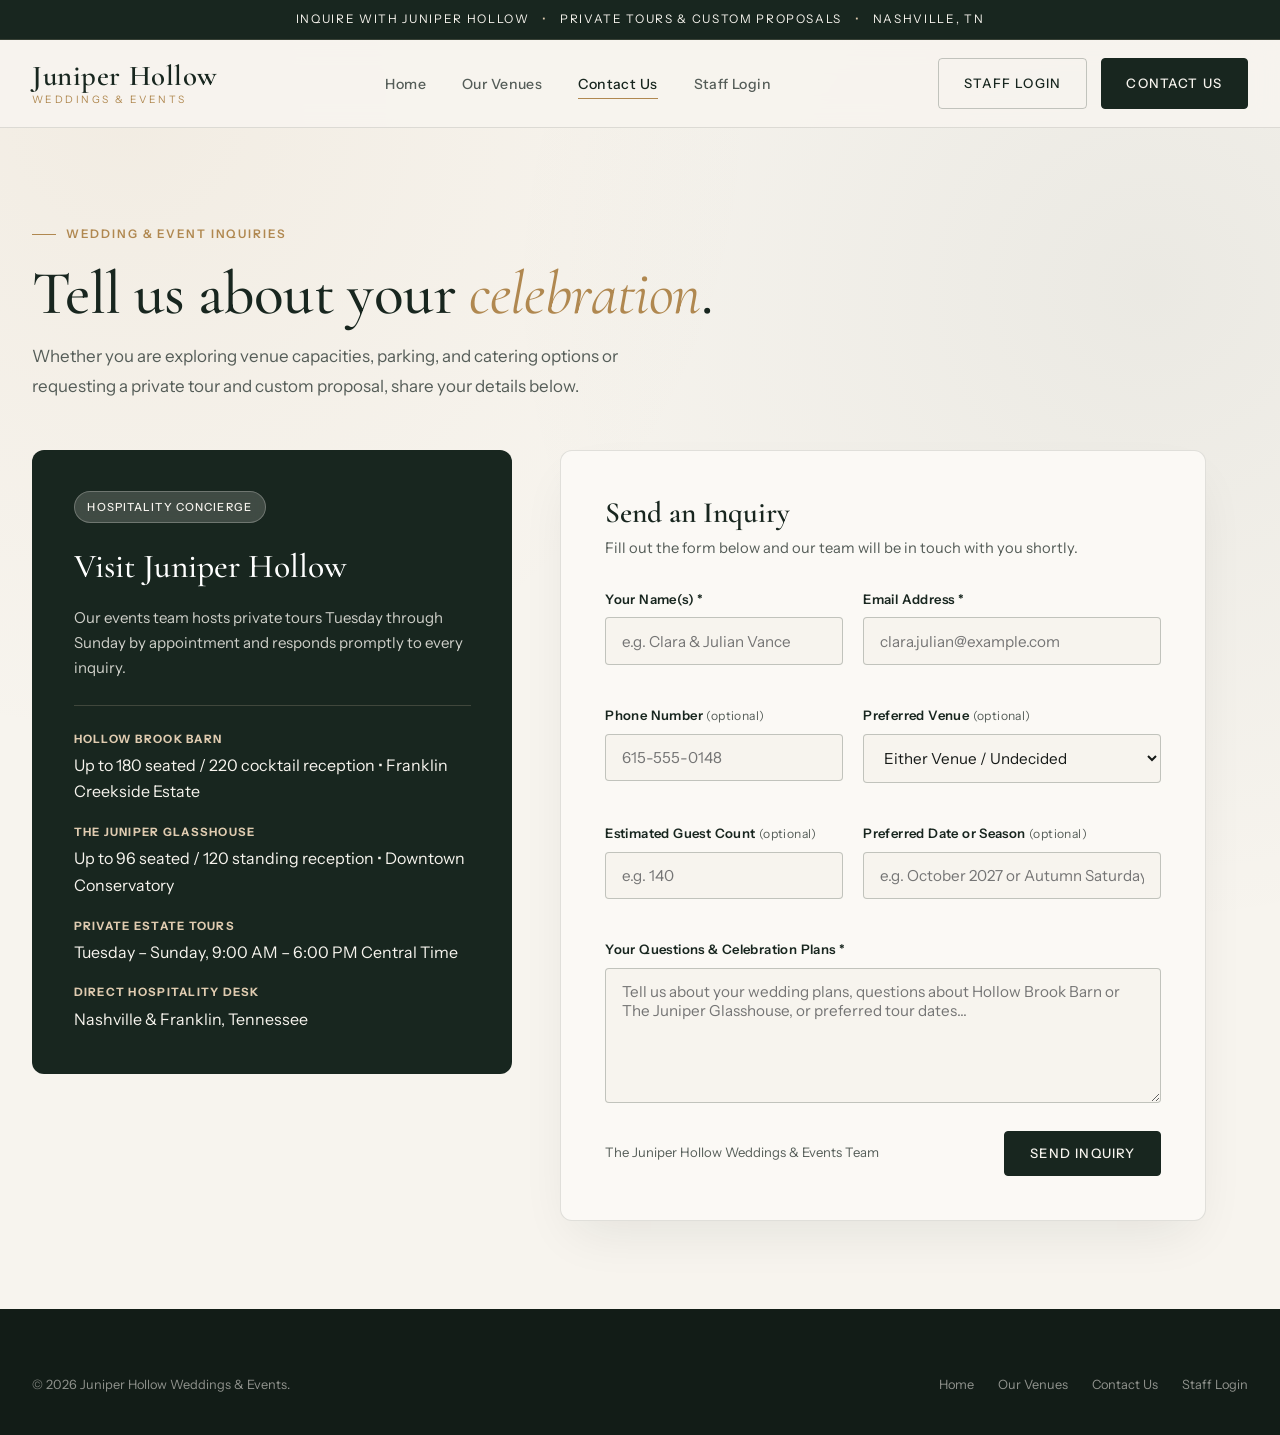
==== frontend/contact.html @ 4ef96956 "feat(frontend): add contact page with wedding inquiry form Co-Authored-By: Claude Opus 5.5 <noreply@" ====
<!DOCTYPE html>
<html lang="en">
<head>
  <meta charset="UTF-8" />
  <meta name="viewport" content="width=device-width, initial-scale=1.0" />
  <title>Contact Us | Juniper Hollow Weddings &amp; Events</title>
  <link rel="stylesheet" href="styles.css" />
</head>
<body>
  <div class="top-ribbon">
    Inquire With Juniper Hollow <span>&bull;</span> Private Tours &amp; Custom Proposals <span>&bull;</span> Nashville, TN
  </div>

  <header class="site-header">
    <div class="nav-container">
      <a href="index.html" class="brand-logo">
        <span class="brand-title">Juniper Hollow</span>
        <span class="brand-subtitle">Weddings &amp; Events</span>
      </a>

      <nav aria-label="Primary Navigation">
        <ul class="nav-links">
          <li><a href="index.html">Home</a></li>
          <li><a href="venues.html">Our Venues</a></li>
          <li><a href="contact.html" class="active">Contact Us</a></li>
          <li><a href="login.html">Staff Login</a></li>
        </ul>
      </nav>

      <div class="nav-actions">
        <a href="login.html" class="btn btn-outline">Staff Login</a>
        <a href="contact.html" class="btn btn-primary">Contact Us</a>
      </div>
    </div>
  </header>

  <main>
    <section class="section">
      <div class="container">
        <div style="margin-bottom: 3rem;">
          <span class="eyebrow">Wedding &amp; Event Inquiries</span>
          <h1 class="heading-xl">Tell us about your <em>celebration</em>.</h1>
          <p class="lead-copy" style="margin-top: 1rem;">
            Whether you are exploring venue capacities, parking, and catering options or requesting a private tour and custom proposal, share your details below.
          </p>
        </div>

        <div class="contact-layout">
          <!-- Left Column: Hospitality Details -->
          <aside class="info-panel">
            <span class="pill">Hospitality Concierge</span>
            <h3 style="margin-top: 1rem;">Visit Juniper Hollow</h3>
            <p>
              Our events team hosts private tours Tuesday through Sunday by appointment and responds promptly to every inquiry.
            </p>

            <ul class="info-list">
              <li>
                <strong>Hollow Brook Barn</strong>
                Up to 180 seated / 220 cocktail reception &bull; Franklin Creekside Estate
              </li>
              <li>
                <strong>The Juniper Glasshouse</strong>
                Up to 96 seated / 120 standing reception &bull; Downtown Conservatory
              </li>
              <li>
                <strong>Private Estate Tours</strong>
                Tuesday &ndash; Sunday, 9:00 AM &ndash; 6:00 PM Central Time
              </li>
              <li>
                <strong>Direct Hospitality Desk</strong>
                Nashville &amp; Franklin, Tennessee
              </li>
            </ul>
          </aside>

          <!-- Right Column: The Inquiry Form -->
          <div class="form-card">
            <h2 class="heading-md" style="margin-bottom: 0.4rem;">Send an Inquiry</h2>
            <p style="color: var(--ink-muted); font-size: 0.92rem; margin-bottom: 1.75rem;">
              Fill out the form below and our team will be in touch with you shortly.
            </p>

            <form id="wedding-inquiry-form" novalidate>
              <div class="form-grid">
                <div class="form-group">
                  <label for="inquiry-name">Your Name(s) *</label>
                  <input
                    type="text"
                    id="inquiry-name"
                    name="name"
                    class="form-control"
                    placeholder="e.g. Clara &amp; Julian Vance"
                    maxlength="200"
                    required
                  />
                </div>

                <div class="form-group">
                  <label for="inquiry-email">Email Address *</label>
                  <input
                    type="email"
                    id="inquiry-email"
                    name="email"
                    class="form-control"
                    placeholder="clara.julian@example.com"
                    maxlength="320"
                    required
                  />
                </div>

                <div class="form-group">
                  <label for="inquiry-phone">Phone Number <span class="optional">(optional)</span></label>
                  <input
                    type="tel"
                    id="inquiry-phone"
                    name="phone"
                    class="form-control"
                    placeholder="615-555-0148"
                    maxlength="50"
                  />
                </div>

                <div class="form-group">
                  <label for="inquiry-venue">Preferred Venue <span class="optional">(optional)</span></label>
                  <select id="inquiry-venue" name="venue" class="form-control">
                    <option value="Either Venue / Undecided">Either Venue / Undecided</option>
                    <option value="Hollow Brook Barn">Hollow Brook Barn (up to 220)</option>
                    <option value="The Juniper Glasshouse">The Juniper Glasshouse (up to 120)</option>
                  </select>
                </div>

                <div class="form-group">
                  <label for="inquiry-guests">Estimated Guest Count <span class="optional">(optional)</span></label>
                  <input
                    type="number"
                    id="inquiry-guests"
                    name="guests"
                    class="form-control"
                    placeholder="e.g. 140"
                    min="10"
                    max="300"
                  />
                </div>

                <div class="form-group">
                  <label for="inquiry-date">Preferred Date or Season <span class="optional">(optional)</span></label>
                  <input
                    type="text"
                    id="inquiry-date"
                    name="date"
                    class="form-control"
                    placeholder="e.g. October 2027 or Autumn Saturday"
                  />
                </div>

                <div class="form-group full-width">
                  <label for="inquiry-message">Your Questions &amp; Celebration Plans *</label>
                  <textarea
                    id="inquiry-message"
                    name="message"
                    class="form-control"
                    placeholder="Tell us about your wedding plans, questions about Hollow Brook Barn or The Juniper Glasshouse, or preferred tour dates..."
                    maxlength="5000"
                    required
                  ></textarea>
                </div>
              </div>

              <div style="display: flex; align-items: center; justify-content: space-between; gap: 1rem; flex-wrap: wrap; margin-top: 0.5rem;">
                <span style="font-size: 0.82rem; color: var(--ink-muted);">
                  The Juniper Hollow Weddings &amp; Events Team
                </span>
                <button type="submit" class="btn btn-primary">Send Inquiry</button>
              </div>

              <div id="inquiry-status" class="status-banner" role="status" aria-live="polite"></div>
            </form>
          </div>
        </div>
      </div>
    </section>
  </main>

  <footer class="site-footer">
    <div class="container">
      <div class="footer-bottom" style="padding-top: 0;">
        <span>&copy; 2026 Juniper Hollow Weddings &amp; Events.</span>
        <div style="display: flex; gap: 1.5rem;">
          <a href="index.html">Home</a>
          <a href="venues.html">Our Venues</a>
          <a href="contact.html">Contact Us</a>
          <a href="login.html">Staff Login</a>
        </div>
      </div>
    </div>
  </footer>

  <script src="app.js"></script>
</body>
</html>
---- frontend/styles.css ----
@import url('https://fonts.googleapis.com/css2?family=Cormorant+Garamond:ital,wght@0,400;0,500;0,600;0,700;1,400;1,600&family=Instrument+Sans:wght@400;500;600&display=swap');

:root {
  --bg-parchment: #F7F4EE;
  --bg-linen: #EFEAE1;
  --bg-card: #FBF9F5;
  --juniper-deep: #18261F;
  --juniper-moss: #283D32;
  --juniper-sage: #5A6B60;
  --champagne-gold: #B08850;
  --champagne-soft: #DFCBB0;
  --terracotta: #B96B52;
  --ink-dark: #161917;
  --ink-muted: #555D58;
  --hairline: rgba(24, 38, 31, 0.12);
  --hairline-strong: rgba(24, 38, 31, 0.24);
  --shadow-editorial: 0 22px 50px -14px rgba(24, 38, 31, 0.09);
  --shadow-hover: 0 28px 60px -12px rgba(24, 38, 31, 0.16);
  --font-display: 'Cormorant Garamond', Georgia, serif;
  --font-sans: 'Instrument Sans', -apple-system, BlinkMacSystemFont, sans-serif;
  --radius-sm: 4px;
  --radius-md: 12px;
  --radius-lg: 18px;
}

* {
  box-sizing: border-box;
  margin: 0;
  padding: 0;
}

html {
  scroll-behavior: smooth;
  background-color: var(--bg-parchment);
  color: var(--ink-dark);
  font-family: var(--font-sans);
  line-height: 1.65;
  -webkit-font-smoothing: antialiased;
}

body {
  min-height: 100vh;
  display: flex;
  flex-direction: column;
  background-color: var(--bg-parchment);
  background-image:
    radial-gradient(circle at 10% 8%, rgba(176, 136, 80, 0.07), transparent 36%),
    radial-gradient(circle at 90% 20%, rgba(40, 61, 50, 0.06), transparent 40%);
  overflow-x: hidden;
}

a {
  color: inherit;
  text-decoration: none;
  transition: color 0.25s ease, opacity 0.25s ease;
}

img {
  max-width: 100%;
  display: block;
}

/* Top announcement bar */
.top-ribbon {
  background-color: var(--juniper-deep);
  color: var(--bg-parchment);
  font-size: 0.74rem;
  letter-spacing: 0.14em;
  text-transform: uppercase;
  padding: 0.6rem 1.5rem;
  text-align: center;
  border-bottom: 1px solid rgba(223, 203, 176, 0.16);
}

.top-ribbon span {
  color: var(--champagne-soft);
  margin: 0 0.55rem;
}

/* Navigation */
.site-header {
  position: sticky;
  top: 0;
  z-index: 100;
  background: rgba(247, 244, 238, 0.94);
  backdrop-filter: blur(14px);
  border-bottom: 1px solid var(--hairline);
}

.nav-container {
  max-width: 1280px;
  margin: 0 auto;
  padding: 1.15rem 2rem;
  display: flex;
  align-items: center;
  justify-content: space-between;
  gap: 2rem;
}

.brand-logo {
  display: flex;
  flex-direction: column;
  line-height: 1;
}

.brand-logo .brand-title {
  font-family: var(--font-display);
  font-size: 1.8rem;
  font-weight: 600;
  letter-spacing: 0.02em;
  color: var(--juniper-deep);
}

.brand-logo .brand-subtitle {
  font-size: 0.64rem;
  letter-spacing: 0.24em;
  text-transform: uppercase;
  color: var(--champagne-gold);
  margin-top: 0.25rem;
}

.nav-links {
  display: flex;
  align-items: center;
  gap: 2.25rem;
  list-style: none;
}

.nav-links a {
  font-size: 0.88rem;
  font-weight: 500;
  letter-spacing: 0.03em;
  color: var(--ink-muted);
  position: relative;
  padding-bottom: 0.25rem;
  white-space: nowrap;
}

.nav-links a::after {
  content: '';
  position: absolute;
  left: 0;
  bottom: -2px;
  width: 0;
  height: 1.5px;
  background-color: var(--champagne-gold);
  transition: width 0.28s ease;
}

.nav-links a:hover,
.nav-links a.active {
  color: var(--juniper-deep);
}

.nav-links a:hover::after,
.nav-links a.active::after {
  width: 100%;
}

.nav-actions {
  display: flex;
  align-items: center;
  gap: 0.85rem;
}

/* Buttons — always single line */
.btn {
  display: inline-flex;
  align-items: center;
  justify-content: center;
  gap: 0.5rem;
  font-family: var(--font-sans);
  font-size: 0.82rem;
  font-weight: 500;
  letter-spacing: 0.09em;
  text-transform: uppercase;
  white-space: nowrap;
  flex-shrink: 0;
  padding: 0.85rem 1.55rem;
  border-radius: var(--radius-sm);
  border: 1px solid transparent;
  cursor: pointer;
  transition: all 0.25s ease;
}

.btn-primary {
  background-color: var(--juniper-deep);
  color: var(--bg-parchment);
  border-color: var(--juniper-deep);
}

.btn-primary:hover {
  background-color: var(--juniper-moss);
  transform: translateY(-1px);
  box-shadow: 0 10px 24px -8px rgba(24, 38, 31, 0.35);
}

.btn-gold {
  background-color: var(--champagne-gold);
  color: #fff;
  border-color: var(--champagne-gold);
}

.btn-gold:hover {
  background-color: #9b743f;
  transform: translateY(-1px);
  box-shadow: 0 10px 24px -8px rgba(176, 136, 80, 0.4);
}

.btn-outline {
  background-color: transparent;
  color: var(--juniper-deep);
  border-color: var(--hairline-strong);
}

.btn-outline:hover {
  border-color: var(--juniper-deep);
  background-color: rgba(24, 38, 31, 0.04);
}

.btn-ghost {
  background: transparent;
  color: var(--ink-muted);
  padding: 0.55rem 0.9rem;
}

.btn-ghost:hover {
  color: var(--juniper-deep);
}

/* Layout Utilities */
.container {
  max-width: 1280px;
  margin: 0 auto;
  padding: 0 2rem;
}

.section {
  padding: 5.5rem 0;
}

.section-alt {
  background-color: var(--bg-linen);
}

.section-border {
  border-top: 1px solid var(--hairline);
}

.eyebrow {
  display: inline-flex;
  align-items: center;
  gap: 0.65rem;
  font-size: 0.74rem;
  font-weight: 600;
  letter-spacing: 0.16em;
  text-transform: uppercase;
  color: var(--champagne-gold);
  margin-bottom: 1rem;
}

.eyebrow::before {
  content: '';
  display: inline-block;
  width: 24px;
  height: 1px;
  background-color: var(--champagne-gold);
}

.heading-xl {
  font-family: var(--font-display);
  font-size: clamp(2.85rem, 4.8vw, 4.5rem);
  font-weight: 500;
  line-height: 1.07;
  color: var(--juniper-deep);
  letter-spacing: -0.01em;
}

.heading-xl em,
.heading-lg em,
.heading-md em {
  font-style: italic;
  font-weight: 400;
  color: var(--champagne-gold);
}

.heading-lg {
  font-family: var(--font-display);
  font-size: clamp(2.15rem, 3.5vw, 3.2rem);
  font-weight: 500;
  line-height: 1.12;
  color: var(--juniper-deep);
}

.heading-md {
  font-family: var(--font-display);
  font-size: clamp(1.55rem, 2.3vw, 2.1rem);
  font-weight: 600;
  line-height: 1.2;
  color: var(--juniper-deep);
}

.lead-copy {
  font-size: 1.06rem;
  color: var(--ink-muted);
  max-width: 60ch;
  line-height: 1.75;
}

/* Hero Section */
.hero {
  padding: 4rem 0 5.5rem;
}

.hero-grid {
  display: grid;
  grid-template-columns: 1.08fr 0.92fr;
  gap: 4rem;
  align-items: center;
}

.hero-actions {
  display: flex;
  flex-wrap: wrap;
  gap: 1rem;
  margin-top: 2.25rem;
}

.hero-highlights {
  margin-top: 3rem;
  padding-top: 2rem;
  border-top: 1px solid var(--hairline);
  display: grid;
  grid-template-columns: repeat(3, 1fr);
  gap: 1.5rem;
}

.highlight-item .highlight-title {
  font-family: var(--font-display);
  font-size: 1.55rem;
  font-weight: 600;
  color: var(--juniper-deep);
  line-height: 1.15;
}

.highlight-item .highlight-sub {
  font-size: 0.82rem;
  color: var(--ink-muted);
  margin-top: 0.25rem;
}

/* Hero Showcase Card (Clean, non-overlapping) */
.hero-showcase {
  background: var(--bg-card);
  border: 1px solid var(--hairline-strong);
  border-radius: var(--radius-lg);
  overflow: hidden;
  box-shadow: var(--shadow-editorial);
}

.hero-photo-frame {
  position: relative;
  height: 380px;
  background: linear-gradient(145deg, #21342A 0%, #15221B 100%);
  overflow: hidden;
}

.hero-photo-frame img {
  width: 100%;
  height: 100%;
  object-fit: cover;
  opacity: 0.9;
  transition: transform 0.6s ease;
}

.hero-showcase:hover .hero-photo-frame img {
  transform: scale(1.03);
}

.hero-photo-badge {
  position: absolute;
  top: 1.25rem;
  left: 1.25rem;
  background: rgba(24, 38, 31, 0.82);
  color: var(--bg-parchment);
  backdrop-filter: blur(8px);
  padding: 0.4rem 0.9rem;
  border-radius: 999px;
  font-size: 0.72rem;
  letter-spacing: 0.1em;
  text-transform: uppercase;
  border: 1px solid rgba(223, 203, 176, 0.25);
}

.hero-showcase-footer {
  padding: 1.65rem 1.85rem;
  background: var(--juniper-deep);
  color: var(--bg-parchment);
  display: flex;
  align-items: center;
  justify-content: space-between;
  gap: 1.5rem;
}

.hero-showcase-footer h3 {
  font-family: var(--font-display);
  font-size: 1.55rem;
  font-weight: 500;
  color: #fff;
  line-height: 1.2;
}

.hero-showcase-footer p {
  font-size: 0.85rem;
  color: var(--champagne-soft);
  margin-top: 0.2rem;
}

/* Section Headers */
.section-header {
  display: flex;
  justify-content: space-between;
  align-items: flex-end;
  gap: 2rem;
  margin-bottom: 3rem;
  flex-wrap: wrap;
}

/* Venue Cards */
.venue-grid {
  display: grid;
  grid-template-columns: repeat(2, 1fr);
  gap: 2.25rem;
}

.venue-card {
  background: var(--bg-card);
  border: 1px solid var(--hairline);
  border-radius: var(--radius-md);
  overflow: hidden;
  box-shadow: var(--shadow-editorial);
  transition: transform 0.3s ease, box-shadow 0.3s ease;
  display: flex;
  flex-direction: column;
}

.venue-card:hover {
  transform: translateY(-4px);
  box-shadow: var(--shadow-hover);
}

.venue-photo {
  height: 270px;
  position: relative;
  overflow: hidden;
  background: var(--juniper-deep);
}

.venue-photo img {
  width: 100%;
  height: 100%;
  object-fit: cover;
  transition: transform 0.5s ease;
}

.venue-card:hover .venue-photo img {
  transform: scale(1.04);
}

.venue-photo-overlay {
  position: absolute;
  inset: 0;
  background: linear-gradient(to top, rgba(18, 28, 23, 0.85) 0%, rgba(18, 28, 23, 0.15) 60%, rgba(18, 28, 23, 0.35) 100%);
  padding: 1.6rem;
  display: flex;
  flex-direction: column;
  justify-content: space-between;
  color: #fff;
}

.venue-tag-row {
  display: flex;
  justify-content: space-between;
  align-items: center;
  gap: 0.75rem;
}

.pill {
  display: inline-flex;
  align-items: center;
  gap: 0.35rem;
  font-size: 0.7rem;
  font-weight: 500;
  letter-spacing: 0.1em;
  text-transform: uppercase;
  padding: 0.35rem 0.8rem;
  border-radius: 999px;
  background: rgba(247, 244, 238, 0.18);
  color: var(--bg-parchment);
  backdrop-filter: blur(6px);
  border: 1px solid rgba(247, 244, 238, 0.26);
  white-space: nowrap;
}

.pill-dark {
  background: rgba(24, 38, 31, 0.06);
  color: var(--juniper-deep);
  border: 1px solid var(--hairline);
}

.venue-body {
  padding: 2.1rem;
  flex: 1;
  display: flex;
  flex-direction: column;
  justify-content: space-between;
  gap: 1.5rem;
}

.spec-list {
  display: grid;
  grid-template-columns: repeat(2, 1fr);
  gap: 0.95rem;
  padding: 1.2rem 0;
  border-top: 1px solid var(--hairline);
  border-bottom: 1px solid var(--hairline);
  margin: 1.1rem 0;
}

.spec-item {
  font-size: 0.86rem;
  color: var(--ink-dark);
}

.spec-item strong {
  display: block;
  font-size: 0.7rem;
  text-transform: uppercase;
  letter-spacing: 0.09em;
  color: var(--ink-muted);
  margin-bottom: 0.15rem;
}

/* Feature / Experience Grid */
.feature-grid {
  display: grid;
  grid-template-columns: repeat(3, 1fr);
  gap: 1.75rem;
}

.feature-card {
  background: var(--bg-card);
  border: 1px solid var(--hairline);
  border-radius: var(--radius-md);
  padding: 2.15rem;
}

.feature-index {
  font-size: 0.72rem;
  font-weight: 600;
  letter-spacing: 0.14em;
  text-transform: uppercase;
  color: var(--champagne-gold);
  margin-bottom: 0.85rem;
  display: block;
}

.feature-card h3 {
  font-family: var(--font-display);
  font-size: 1.55rem;
  font-weight: 600;
  color: var(--juniper-deep);
  margin-bottom: 0.65rem;
}

.feature-card p {
  font-size: 0.93rem;
  color: var(--ink-muted);
}

/* Testimonials / Love Notes */
.quote-grid {
  display: grid;
  grid-template-columns: repeat(2, 1fr);
  gap: 2rem;
}

.quote-card {
  background: var(--bg-card);
  border: 1px solid var(--hairline);
  border-radius: var(--radius-md);
  padding: 2.25rem;
  display: flex;
  flex-direction: column;
  justify-content: space-between;
  gap: 1.5rem;
}

.quote-card blockquote {
  font-family: var(--font-display);
  font-size: 1.45rem;
  font-style: italic;
  color: var(--juniper-deep);
  line-height: 1.4;
}

.quote-author {
  font-size: 0.84rem;
  color: var(--ink-muted);
  border-top: 1px solid var(--hairline);
  padding-top: 1rem;
  display: flex;
  justify-content: space-between;
  align-items: center;
}

/* FAQ Accordion */
.faq-list {
  display: flex;
  flex-direction: column;
  gap: 0.9rem;
  max-width: 880px;
}

.faq-item {
  background: var(--bg-card);
  border: 1px solid var(--hairline);
  border-radius: var(--radius-md);
  overflow: hidden;
}

.faq-trigger {
  width: 100%;
  text-align: left;
  background: none;
  border: none;
  padding: 1.35rem 1.65rem;
  font-family: var(--font-display);
  font-size: 1.35rem;
  font-weight: 600;
  color: var(--juniper-deep);
  display: flex;
  justify-content: space-between;
  align-items: center;
  gap: 1rem;
  cursor: pointer;
}

.faq-trigger span.faq-icon {
  font-size: 1.2rem;
  color: var(--champagne-gold);
  transition: transform 0.25s ease;
  flex-shrink: 0;
}

.faq-item.open .faq-trigger span.faq-icon {
  transform: rotate(45deg);
}

.faq-content {
  display: none;
  padding: 0 1.65rem 1.4rem;
  color: var(--ink-muted);
  font-size: 0.95rem;
  border-top: 1px solid var(--hairline);
  padding-top: 1rem;
}

.faq-item.open .faq-content {
  display: block;
}

/* Contact / Inquiry Form Page */
.contact-layout {
  display: grid;
  grid-template-columns: 0.92fr 1.08fr;
  gap: 3rem;
  align-items: start;
}

.info-panel {
  background: var(--juniper-deep);
  color: var(--bg-parchment);
  padding: 2.6rem;
  border-radius: var(--radius-md);
}

.info-panel h3,
.info-panel h2 {
  font-family: var(--font-display);
  font-size: 2.1rem;
  font-weight: 500;
  color: #fff;
  margin-bottom: 0.75rem;
}

.info-panel p {
  color: rgba(247, 244, 238, 0.82);
  font-size: 0.94rem;
  margin-bottom: 1.5rem;
}

.info-list {
  list-style: none;
  display: flex;
  flex-direction: column;
  gap: 1.15rem;
  border-top: 1px solid rgba(223, 203, 176, 0.2);
  padding-top: 1.5rem;
}

.info-list li strong {
  display: block;
  font-size: 0.72rem;
  text-transform: uppercase;
  letter-spacing: 0.11em;
  color: var(--champagne-soft);
  margin-bottom: 0.2rem;
}

.form-card {
  background: var(--bg-card);
  border: 1px solid var(--hairline);
  border-radius: var(--radius-md);
  padding: 2.75rem;
  box-shadow: var(--shadow-editorial);
}

.form-grid {
  display: grid;
  grid-template-columns: repeat(2, 1fr);
  gap: 1.25rem;
}

.form-group {
  display: flex;
  flex-direction: column;
  gap: 0.45rem;
  margin-bottom: 1.25rem;
}

.form-group.full-width {
  grid-column: 1 / -1;
}

.form-group label {
  font-size: 0.82rem;
  font-weight: 600;
  letter-spacing: 0.03em;
  color: var(--juniper-deep);
}

.form-group label .optional {
  font-weight: 400;
  color: var(--ink-muted);
  font-size: 0.76rem;
}

.form-control {
  font-family: var(--font-sans);
  font-size: 0.95rem;
  color: var(--ink-dark);
  background: var(--bg-parchment);
  border: 1px solid var(--hairline-strong);
  border-radius: var(--radius-sm);
  padding: 0.82rem 1rem;
  transition: border-color 0.2s ease, box-shadow 0.2s ease;
}

.form-control:focus {
  outline: none;
  border-color: var(--champagne-gold);
  box-shadow: 0 0 0 3px rgba(176, 136, 80, 0.15);
  background: #fff;
}

textarea.form-control {
  min-height: 135px;
  resize: vertical;
}

.status-banner {
  display: none;
  padding: 1.35rem 1.5rem;
  border-radius: var(--radius-md);
  margin-top: 1.25rem;
  font-size: 0.92rem;
}

.status-banner.visible {
  display: block;
}

.status-banner.success {
  background: rgba(40, 61, 50, 0.09);
  border: 1px solid var(--juniper-moss);
  color: var(--juniper-deep);
}

.status-banner.error {
  background: rgba(185, 107, 82, 0.12);
  border: 1px solid var(--terracotta);
  color: #7c3823;
}

/* Staff Login Gate & Portal Card */
.auth-stage {
  flex: 1;
  display: flex;
  align-items: center;
  justify-content: center;
  padding: 4.5rem 1.5rem;
}

.auth-shell {
  width: 100%;
  max-width: 540px;
  background: var(--bg-card);
  border: 1px solid var(--hairline-strong);
  border-radius: var(--radius-md);
  padding: 3rem;
  box-shadow: var(--shadow-editorial);
}

.gate-choice-grid {
  display: grid;
  grid-template-columns: repeat(2, 1fr);
  gap: 1rem;
  margin-top: 2rem;
}

.gate-choice-card {
  background: var(--bg-parchment);
  border: 1px solid var(--hairline-strong);
  border-radius: var(--radius-md);
  padding: 1.5rem 1.25rem;
  text-align: left;
  cursor: pointer;
  transition: all 0.25s ease;
  display: flex;
  flex-direction: column;
  justify-content: space-between;
  gap: 0.85rem;
}

.gate-choice-card:hover {
  border-color: var(--juniper-deep);
  transform: translateY(-2px);
  box-shadow: var(--shadow-editorial);
}

.gate-choice-card.primary-choice {
  background: var(--juniper-deep);
  color: var(--bg-parchment);
  border-color: var(--juniper-deep);
}

.gate-choice-card.primary-choice .choice-eyebrow {
  color: var(--champagne-soft);
}

.gate-choice-card.primary-choice .choice-title {
  color: #fff;
}

.gate-choice-card.primary-choice .choice-desc {
  color: rgba(247, 244, 238, 0.8);
}

.choice-eyebrow {
  font-size: 0.7rem;
  font-weight: 600;
  text-transform: uppercase;
  letter-spacing: 0.12em;
  color: var(--champagne-gold);
}

.choice-title {
  font-family: var(--font-display);
  font-size: 1.45rem;
  font-weight: 600;
  color: var(--juniper-deep);
}

.choice-desc {
  font-size: 0.84rem;
  color: var(--ink-muted);
  line-height: 1.45;
}

.hidden-panel {
  display: none;
}

/* CTA Banner */
.cta-band {
  background: var(--juniper-deep);
  color: var(--bg-parchment);
  border-radius: var(--radius-md);
  padding: 4rem 3.5rem;
  display: flex;
  align-items: center;
  justify-content: space-between;
  gap: 2.5rem;
  flex-wrap: wrap;
}

.cta-band h2 {
  font-family: var(--font-display);
  font-size: clamp(2rem, 3.2vw, 2.9rem);
  font-weight: 500;
  color: #fff;
  max-width: 18ch;
  line-height: 1.15;
}

.cta-band p {
  color: rgba(247, 244, 238, 0.8);
  margin-top: 0.6rem;
  max-width: 52ch;
}

/* Footer */
.site-footer {
  margin-top: auto;
  background: #121C17;
  color: rgba(247, 244, 238, 0.78);
  padding: 4rem 0 2.5rem;
  border-top: 1px solid var(--hairline);
}

.footer-grid {
  display: grid;
  grid-template-columns: 1.4fr 1fr 1fr 1fr;
  gap: 2.5rem;
  padding-bottom: 3rem;
  border-bottom: 1px solid rgba(247, 244, 238, 0.12);
}

.footer-col h4 {
  font-size: 0.72rem;
  font-weight: 600;
  text-transform: uppercase;
  letter-spacing: 0.15em;
  color: var(--champagne-soft);
  margin-bottom: 1rem;
}

.footer-col ul {
  list-style: none;
  display: flex;
  flex-direction: column;
  gap: 0.6rem;
  font-size: 0.88rem;
}

.footer-col a:hover {
  color: #fff;
}

.footer-bottom {
  padding-top: 1.75rem;
  display: flex;
  justify-content: space-between;
  align-items: center;
  font-size: 0.8rem;
  color: rgba(247, 244, 238, 0.55);
  flex-wrap: wrap;
  gap: 1rem;
}

@media (max-width: 960px) {
  .hero-grid,
  .venue-grid,
  .contact-layout,
  .feature-grid,
  .quote-grid,
  .footer-grid {
    grid-template-columns: 1fr;
  }

  .nav-container {
    flex-wrap: wrap;
  }
}

@media (max-width: 640px) {
  .form-grid,
  .gate-choice-grid,
  .hero-highlights,
  .hero-showcase-footer {
    grid-template-columns: 1fr;
    flex-direction: column;
    align-items: flex-start;
  }

  .cta-band,
  .form-card,
  .auth-shell {
    padding: 2rem 1.5rem;
  }
}
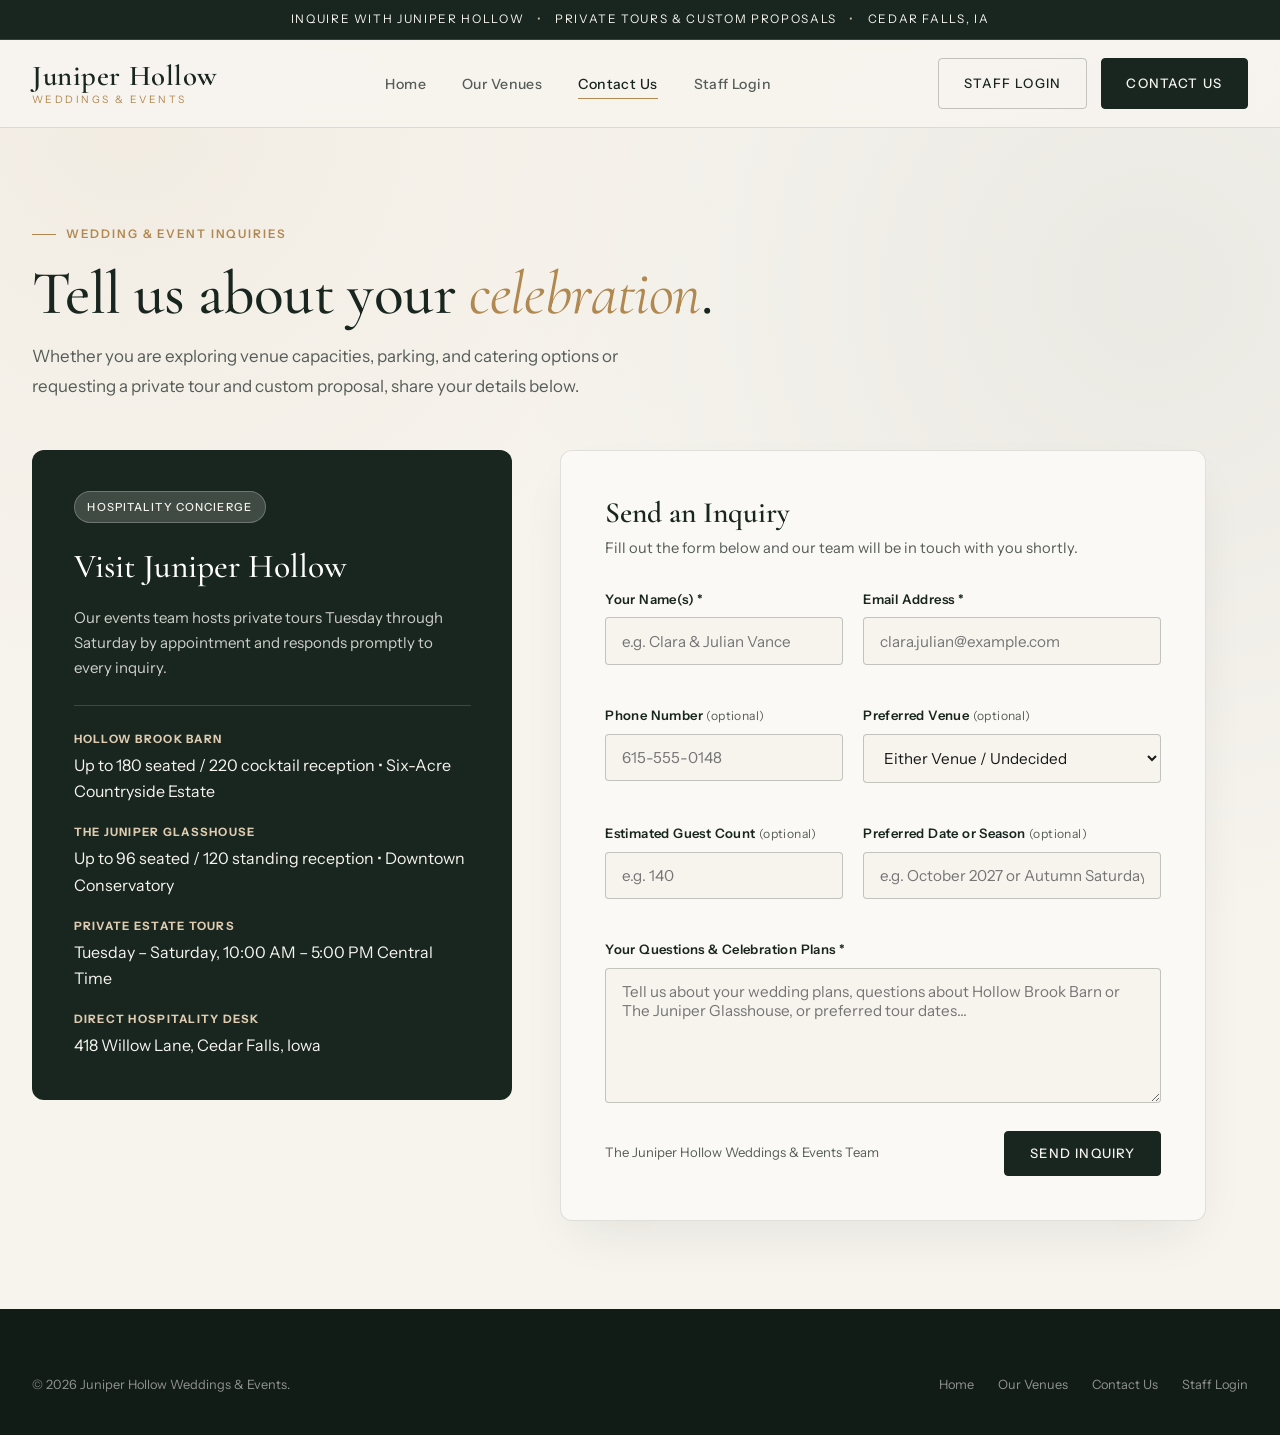
==== commit a1299a2f: "feat(frontend): update contact page address and tour hours Co-Authored-By: Claude Opus 5.5 <noreply@" ====
--- a/frontend/contact.html
+++ b/frontend/contact.html
@@ -8,7 +8,7 @@
 </head>
 <body>
   <div class="top-ribbon">
-    Inquire With Juniper Hollow <span>&bull;</span> Private Tours &amp; Custom Proposals <span>&bull;</span> Nashville, TN
+    Inquire With Juniper Hollow <span>&bull;</span> Private Tours &amp; Custom Proposals <span>&bull;</span> Cedar Falls, IA
   </div>
 
   <header class="site-header">
@@ -51,13 +51,13 @@
             <span class="pill">Hospitality Concierge</span>
             <h3 style="margin-top: 1rem;">Visit Juniper Hollow</h3>
             <p>
-              Our events team hosts private tours Tuesday through Sunday by appointment and responds promptly to every inquiry.
+              Our events team hosts private tours Tuesday through Saturday by appointment and responds promptly to every inquiry.
             </p>
 
             <ul class="info-list">
               <li>
                 <strong>Hollow Brook Barn</strong>
-                Up to 180 seated / 220 cocktail reception &bull; Franklin Creekside Estate
+                Up to 180 seated / 220 cocktail reception &bull; Six-Acre Countryside Estate
               </li>
               <li>
                 <strong>The Juniper Glasshouse</strong>
@@ -65,11 +65,11 @@
               </li>
               <li>
                 <strong>Private Estate Tours</strong>
-                Tuesday &ndash; Sunday, 9:00 AM &ndash; 6:00 PM Central Time
+                Tuesday &ndash; Saturday, 10:00 AM &ndash; 5:00 PM Central Time
               </li>
               <li>
                 <strong>Direct Hospitality Desk</strong>
-                Nashville &amp; Franklin, Tennessee
+                418 Willow Lane, Cedar Falls, Iowa
               </li>
             </ul>
           </aside>
@@ -196,6 +196,7 @@
     </div>
   </footer>
 
+  <script src="config.js"></script>
   <script src="app.js"></script>
 </body>
 </html>
--- a/frontend/styles.css
+++ b/frontend/styles.css
@@ -889,7 +889,7 @@
 }
 
 .hidden-panel {
-  display: none;
+  display: none !important; /* Wins over any display set by a component class. */
 }
 
 /* CTA Banner */
@@ -1000,3 +1000,173 @@
     padding: 2rem 1.5rem;
   }
 }
+
+/* Staff Portal */
+.portal-main {
+  padding: 2rem 0 3rem;
+}
+
+.portal-stack {
+  display: grid;
+  gap: 1.5rem;
+}
+
+.role-options {
+  border: 0;
+}
+
+.role-options legend {
+  font-size: 0.82rem;
+  font-weight: 600;
+  letter-spacing: 0.03em;
+  color: var(--juniper-deep);
+  margin-bottom: 0.45rem;
+}
+
+.role-options label {
+  font-weight: 400;
+  letter-spacing: 0;
+  color: var(--ink-dark);
+  display: flex;
+  align-items: center;
+  gap: 0.5rem;
+}
+
+.table-scroll {
+  overflow-x: auto;
+  margin-top: 1rem;
+}
+
+.portal-table {
+  width: 100%;
+  border-collapse: collapse;
+  font-size: 0.9rem;
+}
+
+.portal-table th,
+.portal-table td {
+  text-align: left;
+  padding: 0.75rem 0.6rem;
+  border-bottom: 1px solid var(--hairline);
+  vertical-align: middle;
+}
+
+.portal-table th {
+  font-size: 0.76rem;
+  letter-spacing: 0.06em;
+  text-transform: uppercase;
+  color: var(--ink-muted);
+}
+
+/* Staff Portal: Reviews */
+.section-heading-row {
+  display: flex;
+  justify-content: space-between;
+  align-items: flex-start;
+  gap: 1rem;
+  flex-wrap: wrap;
+}
+
+.review-list {
+  display: grid;
+  grid-template-columns: minmax(0, 1fr); /* Long text wraps inside the card instead of widening it. */
+  gap: 0.85rem;
+}
+
+.review-item {
+  display: flex;
+  justify-content: space-between;
+  align-items: center;
+  gap: 1rem;
+  padding: 1.1rem 1.25rem;
+  border: 1px solid var(--hairline);
+  border-radius: var(--radius-md);
+  background: var(--bg-parchment);
+}
+
+.review-item-text {
+  flex: 1;
+  min-width: 0;
+}
+
+.review-item .btn {
+  flex-shrink: 0;
+}
+
+.review-item-title {
+  font-weight: 600;
+  color: var(--juniper-deep);
+}
+
+.review-item-sub {
+  font-size: 0.86rem;
+  color: var(--ink-muted);
+  overflow: hidden;
+  display: -webkit-box;
+  -webkit-box-orient: vertical;
+  -webkit-line-clamp: 2; /* At most two lines of the customer's question. */
+  line-clamp: 2;
+}
+
+.review-heading {
+  font-family: var(--font-display);
+  font-size: 1.6rem;
+  margin-top: 1rem;
+}
+
+.review-block {
+  margin-top: 1.75rem;
+  padding-top: 1.25rem;
+  border-top: 1px solid var(--hairline);
+}
+
+.review-block h4 {
+  font-size: 0.78rem;
+  letter-spacing: 0.08em;
+  text-transform: uppercase;
+  color: var(--champagne-gold);
+  margin-bottom: 0.75rem;
+}
+
+.review-facts {
+  display: grid;
+  grid-template-columns: max-content 1fr;
+  gap: 0.35rem 1rem;
+  font-size: 0.9rem;
+}
+
+.review-facts dt {
+  font-weight: 600;
+  color: var(--juniper-deep);
+}
+
+.review-quote {
+  margin-top: 0.85rem;
+  padding: 1rem 1.25rem;
+  background: var(--bg-parchment);
+  border-left: 3px solid var(--champagne-gold);
+  white-space: pre-wrap;
+  font-size: 0.92rem;
+}
+
+.review-bullets {
+  padding-left: 1.2rem;
+  font-size: 0.9rem;
+}
+
+textarea.review-body {
+  min-height: 280px;
+}
+
+.review-actions {
+  display: flex;
+  gap: 0.85rem;
+  flex-wrap: wrap;
+}
+
+@media (max-width: 640px) {
+  .review-item {
+    flex-direction: column;
+    align-items: flex-start;
+  }
+}
